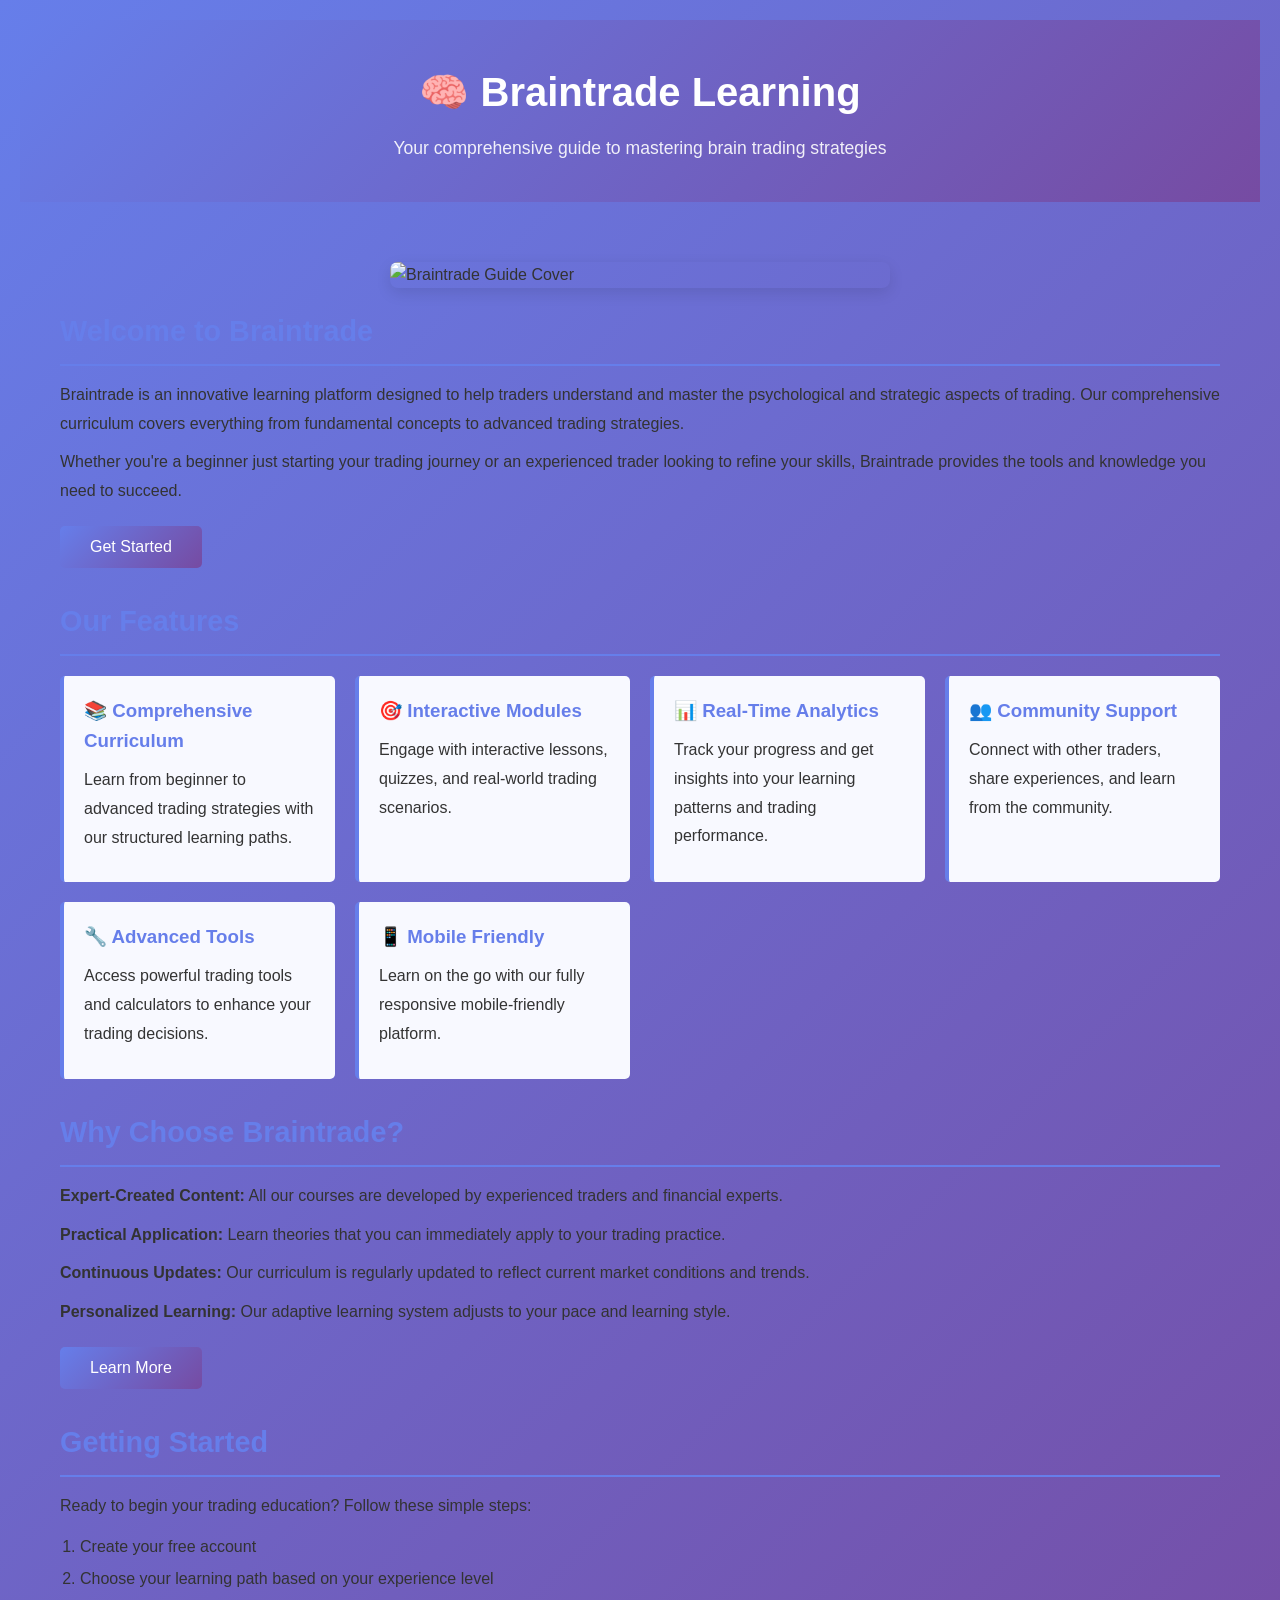
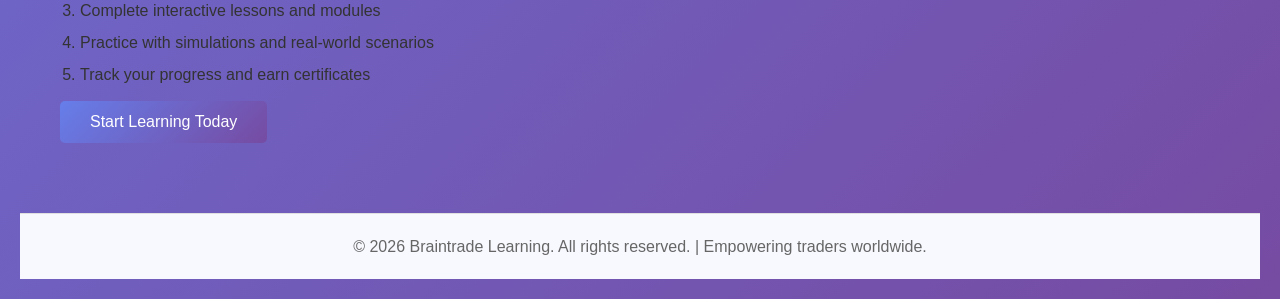
==== standalone.html @ 2852214c "Add initial project files: styles, scripts, standalone HTML, and documentation" ====
<!DOCTYPE html>
<html lang="en">
<head>
    <meta charset="UTF-8">
    <meta name="viewport" content="width=device-width, initial-scale=1.0">
    <title>Braintrade Learning - Comprehensive Guide</title>
    <link rel="stylesheet" href="styles.css">
</head>
<body>
    <container>
        <header>
            <h1>🧠 Braintrade Learning</h1>
            <p>Your comprehensive guide to mastering brain trading strategies</p>
        </header>

        <div class="content">
            <img src="assets/guide-cover.png" alt="Braintrade Guide Cover" class="guide-cover">

            <section class="section">
                <h2>Welcome to Braintrade</h2>
                <p>
                    Braintrade is an innovative learning platform designed to help traders understand and master
                    the psychological and strategic aspects of trading. Our comprehensive curriculum covers everything
                    from fundamental concepts to advanced trading strategies.
                </p>
                <p>
                    Whether you're a beginner just starting your trading journey or an experienced trader looking to
                    refine your skills, Braintrade provides the tools and knowledge you need to succeed.
                </p>
                <button class="btn">Get Started</button>
            </section>

            <section class="section">
                <h2>Our Features</h2>
                <div class="features">
                    <div class="feature-card">
                        <h3>📚 Comprehensive Curriculum</h3>
                        <p>Learn from beginner to advanced trading strategies with our structured learning paths.</p>
                    </div>
                    <div class="feature-card">
                        <h3>🎯 Interactive Modules</h3>
                        <p>Engage with interactive lessons, quizzes, and real-world trading scenarios.</p>
                    </div>
                    <div class="feature-card">
                        <h3>📊 Real-Time Analytics</h3>
                        <p>Track your progress and get insights into your learning patterns and trading performance.</p>
                    </div>
                    <div class="feature-card">
                        <h3>👥 Community Support</h3>
                        <p>Connect with other traders, share experiences, and learn from the community.</p>
                    </div>
                    <div class="feature-card">
                        <h3>🔧 Advanced Tools</h3>
                        <p>Access powerful trading tools and calculators to enhance your trading decisions.</p>
                    </div>
                    <div class="feature-card">
                        <h3>📱 Mobile Friendly</h3>
                        <p>Learn on the go with our fully responsive mobile-friendly platform.</p>
                    </div>
                </div>
            </section>

            <section class="section">
                <h2>Why Choose Braintrade?</h2>
                <p>
                    <strong>Expert-Created Content:</strong> All our courses are developed by experienced traders and financial experts.
                </p>
                <p>
                    <strong>Practical Application:</strong> Learn theories that you can immediately apply to your trading practice.
                </p>
                <p>
                    <strong>Continuous Updates:</strong> Our curriculum is regularly updated to reflect current market conditions and trends.
                </p>
                <p>
                    <strong>Personalized Learning:</strong> Our adaptive learning system adjusts to your pace and learning style.
                </p>
                <button class="btn">Learn More</button>
            </section>

            <section class="section">
                <h2>Getting Started</h2>
                <p>
                    Ready to begin your trading education? Follow these simple steps:
                </p>
                <ol style="margin-left: 20px; line-height: 2;">
                    <li>Create your free account</li>
                    <li>Choose your learning path based on your experience level</li>
                    <li>Complete interactive lessons and modules</li>
                    <li>Practice with simulations and real-world scenarios</li>
                    <li>Track your progress and earn certificates</li>
                </ol>
                <button class="btn">Start Learning Today</button>
            </section>
        </div>

        <footer>
            <p>&copy; 2026 Braintrade Learning. All rights reserved. | Empowering traders worldwide.</p>
        </footer>
    </container>

    <script src="script.js"></script>
</body>
</html>
---- styles.css ----
/* Braintrade Learning Styles */

* {
  margin: 0;
  padding: 0;
  box-sizing: border-box;
}

body {
  font-family: 'Segoe UI', Tahoma, Geneva, Verdana, sans-serif;
  line-height: 1.6;
  color: #333;
  background: linear-gradient(135deg, #667eea 0%, #764ba2 100%);
  min-height: 100vh;
  padding: 20px;
}

container {
  max-width: 1200px;
  margin: 0 auto;
  background: white;
  border-radius: 10px;
  box-shadow: 0 10px 40px rgba(0, 0, 0, 0.1);
  overflow: hidden;
}

header {
  background: linear-gradient(135deg, #667eea 0%, #764ba2 100%);
  color: white;
  padding: 40px 20px;
  text-align: center;
}

header h1 {
  font-size: 2.5em;
  margin-bottom: 10px;
}

header p {
  font-size: 1.1em;
  opacity: 0.9;
}

.content {
  padding: 40px;
}

.guide-cover {
  width: 100%;
  max-width: 500px;
  height: auto;
  margin: 20px auto;
  display: block;
  border-radius: 8px;
  box-shadow: 0 5px 15px rgba(0, 0, 0, 0.1);
}

.section {
  margin-bottom: 30px;
}

.section h2 {
  color: #667eea;
  font-size: 1.8em;
  margin-bottom: 15px;
  border-bottom: 2px solid #667eea;
  padding-bottom: 10px;
}

.section p {
  margin-bottom: 10px;
  font-size: 1em;
  line-height: 1.8;
}

.btn {
  display: inline-block;
  padding: 12px 30px;
  background: linear-gradient(135deg, #667eea 0%, #764ba2 100%);
  color: white;
  text-decoration: none;
  border-radius: 5px;
  cursor: pointer;
  border: none;
  font-size: 1em;
  transition: transform 0.3s, box-shadow 0.3s;
  margin-top: 10px;
}

.btn:hover {
  transform: translateY(-2px);
  box-shadow: 0 5px 20px rgba(102, 126, 234, 0.4);
}

.features {
  display: grid;
  grid-template-columns: repeat(auto-fit, minmax(250px, 1fr));
  gap: 20px;
  margin: 20px 0;
}

.feature-card {
  padding: 20px;
  background: #f8f9ff;
  border-left: 4px solid #667eea;
  border-radius: 5px;
  transition: all 0.3s;
}

.feature-card:hover {
  box-shadow: 0 5px 15px rgba(102, 126, 234, 0.2);
  transform: translateY(-5px);
}

.feature-card h3 {
  color: #667eea;
  margin-bottom: 10px;
}

footer {
  background: #f8f9ff;
  padding: 20px;
  text-align: center;
  border-top: 1px solid #e0e0e0;
  color: #666;
}

@media (max-width: 768px) {
  header h1 {
    font-size: 1.8em;
  }

  .content {
    padding: 20px;
  }

  .features {
    grid-template-columns: 1fr;
  }
}
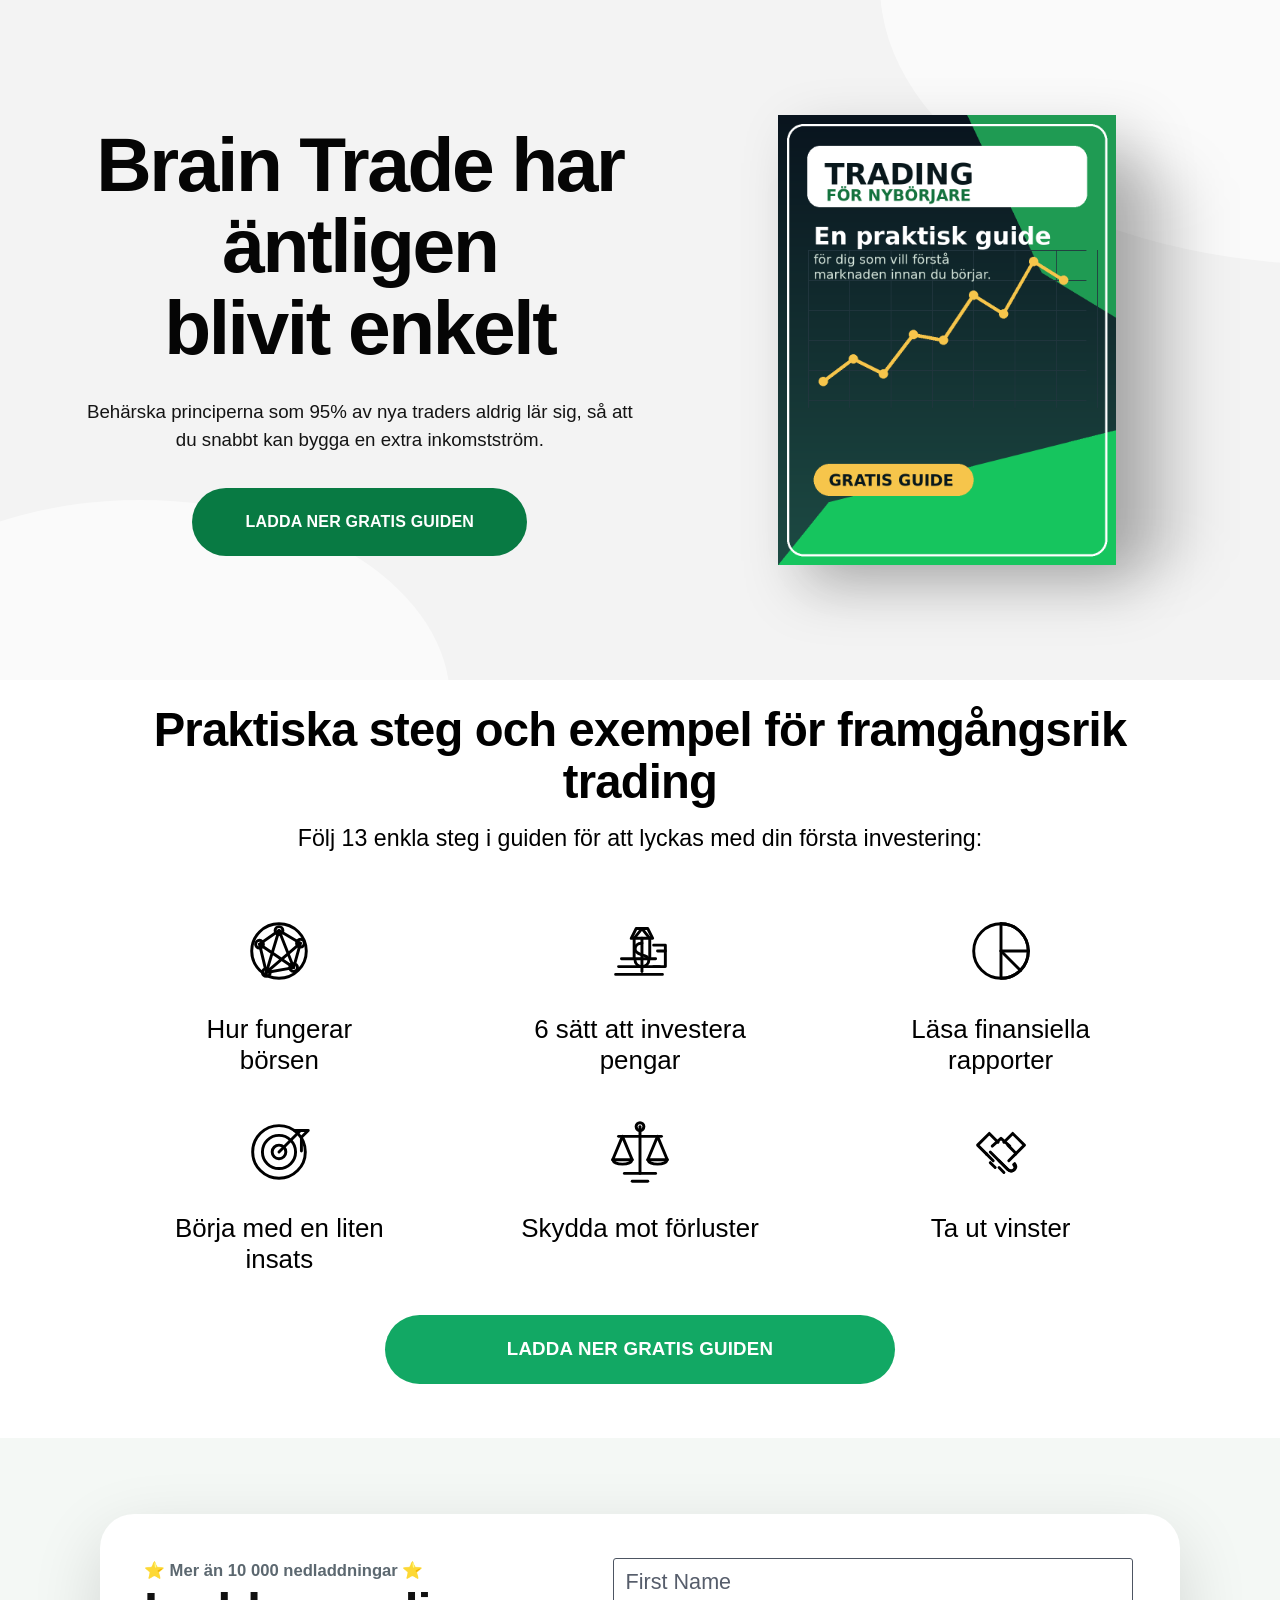
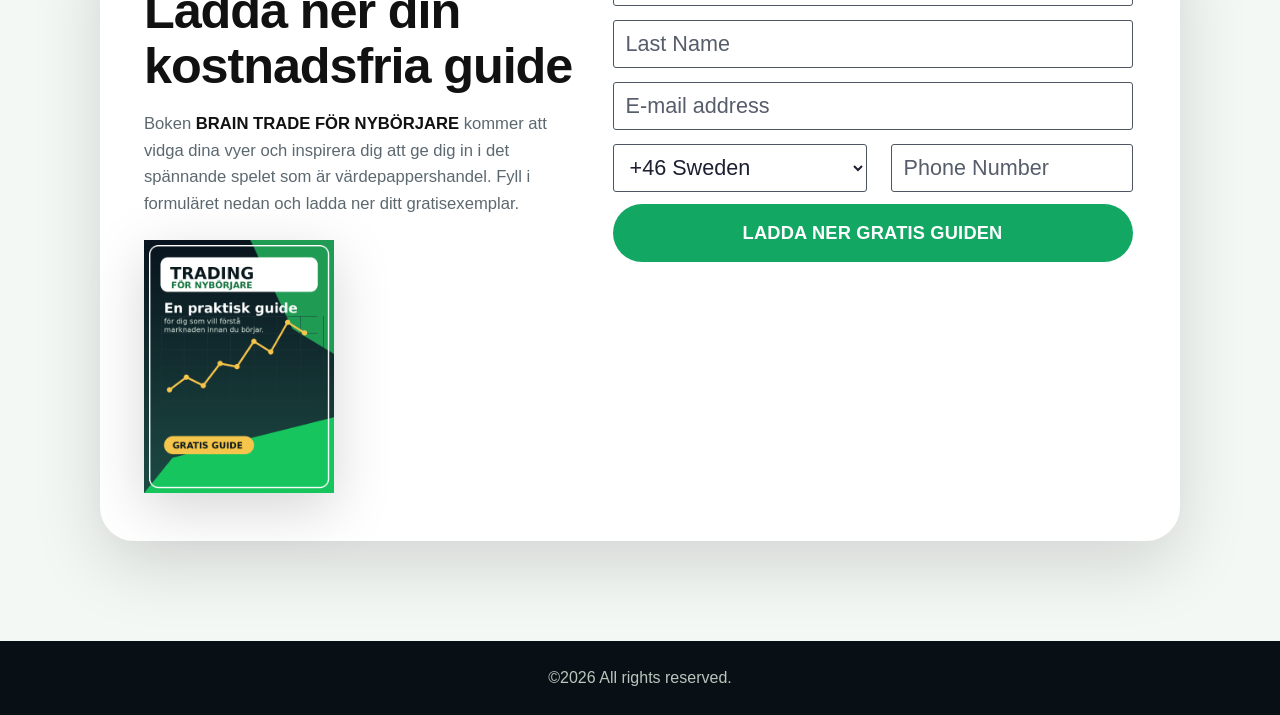
==== commit 7dc2a381: "Update print statement from 'Hello' to 'Goodbye'" ====
--- a/standalone.html
+++ b/standalone.html
@@ -1,103 +1,832 @@
 <!DOCTYPE html>
-<html lang="en">
+<html lang="sv">
 <head>
-    <meta charset="UTF-8">
-    <meta name="viewport" content="width=device-width, initial-scale=1.0">
-    <title>Braintrade Learning - Comprehensive Guide</title>
-    <link rel="stylesheet" href="styles.css">
+  <meta charset="UTF-8" />
+  <meta name="viewport" content="width=device-width, initial-scale=1.0" />
+
+  <title>Brain Trade | Gratis guide</title>
+  <meta name="description" content="Ladda ner Brain Trades kostnadsfria guide för nya traders." />
+
+  <style>* { box-sizing: border-box; }
+html { scroll-behavior: smooth; }
+body { margin: 0; font-family: Arial, Helvetica, sans-serif; color: #111; background: #fff; }
+
+.hero { min-height: 650px; background: #f1f1f1; display: flex; align-items: center; position: relative; overflow: hidden; }
+.shape { position: absolute; background: rgba(255,255,255,.62); pointer-events: none; }
+.shape-left { width: 620px; height: 400px; left: -170px; bottom: -220px; border-radius: 50%; }
+.shape-right { width: 460px; height: 280px; right: -60px; top: -15px; border-radius: 0 0 0 100%; }
+
+.hero-inner { width: min(1120px, calc(100% - 48px)); margin: 0 auto; display: grid; grid-template-columns: 1.05fr .95fr; gap: 54px; align-items: center; position: relative; z-index: 2; }
+.hero-copy { max-width: 620px; text-align: center; justify-self: center; }
+.hero-copy h1 { margin: 0 0 30px; font-size: clamp(3.15rem, 6vw, 4.9rem); line-height: 1.03; font-weight: 900; letter-spacing: -2.4px; color: #050505; }
+.hero-copy p { margin: 0 auto 34px; max-width: 570px; font-size: 1.17rem; line-height: 1.5; color: #141414; }
+
+.primary-btn { display: inline-flex; align-items: center; justify-content: center; min-width: 335px; min-height: 68px; padding: 18px 34px; border-radius: 999px; border: 0; background: #087a43; color: #fff; text-decoration: none; text-transform: uppercase; font-weight: 900; font-size: 1rem; letter-spacing: .2px; cursor: pointer; }
+
+.hero-visual { display: grid; place-items: center; position: relative; }
+.hero-visual::before { content: ""; position: absolute; width: 265px; height: 265px; right: 56px; bottom: 28px; border-radius: 50%; background: radial-gradient(circle, rgba(0,0,0,.18), rgba(0,0,0,.06) 48%, rgba(0,0,0,0) 72%); filter: blur(12px); }
+.hero-visual img { position: relative; z-index: 1; display: block; width: min(345px, 100%); height: auto; filter: drop-shadow(0 22px 34px rgba(0,0,0,.22)); }
+
+.guide-steps { padding: 84px 24px 96px; background: #fff; }
+.heading { width: min(820px, 100%); margin: 0 auto 44px; text-align: center; }
+.heading h2 { margin: 0 0 16px; font-size: clamp(2.05rem, 4vw, 3.35rem); line-height: 1.07; letter-spacing: -1.3px; }
+.heading p { margin: 0; color: #5c6870; font-size: 1.12rem; line-height: 1.55; }
+
+.cards { width: min(1080px, 100%); margin: 0 auto; display: grid; grid-template-columns: repeat(3, 1fr); gap: 22px; }
+.card { background: #f7faf7; border: 1px solid #e2ebe3; border-radius: 24px; padding: 30px; text-align: center; box-shadow: 0 14px 34px rgba(0,0,0,.05); }
+.card-icon { display: grid; place-items: center; width: 64px; height: 64px; margin: 0 auto 18px; border-radius: 20px; background: #fff; font-size: 2rem; box-shadow: 0 10px 22px rgba(0,0,0,.06); }
+.card h3 { margin: 0 0 10px; font-size: 1.22rem; }
+.card p { margin: 0; color: #627079; line-height: 1.55; }
+.center { text-align: center; margin-top: 42px; }
+
+.download { padding: 76px 24px 100px; background: #f4f8f5; }
+.download-card { width: min(1080px, 100%); margin: 0 auto; display: grid; grid-template-columns: .9fr 1.1fr; gap: 34px; align-items: center; background: #fff; border-radius: 34px; padding: 44px; box-shadow: 0 24px 70px rgba(0,0,0,.14); }
+.rating { margin: 0 0 14px; color: #f5b81f; font-weight: 900; }
+.download-info h2 { margin: 0 0 18px; font-size: clamp(2rem, 4vw, 3.15rem); line-height: 1.08; letter-spacing: -1.1px; }
+.download-info p { margin: 0; color: #5c6870; font-size: 1.04rem; line-height: 1.6; }
+.mini-book { width: 190px; height: auto; margin-top: 22px; filter: drop-shadow(0 16px 28px rgba(0,0,0,.16)); }
+
+.lead-form { background: #f7faf7; border: 1px solid #e1e9e2; border-radius: 26px; padding: 28px; }
+.row { display: grid; grid-template-columns: 1fr 1fr; gap: 14px; }
+label { display: block; margin-bottom: 14px; color: #1c3022; font-size: .9rem; font-weight: 800; }
+input, select { width: 100%; margin-top: 7px; border: 1px solid #d7e1d8; background: #fff; border-radius: 14px; padding: 14px 15px; font: inherit; outline: none; }
+small { display: none; }
+input:focus, select:focus { border-color: #087a43; box-shadow: 0 0 0 4px rgba(8,122,67,.12); }
+.consent { display: flex; gap: 10px; align-items: flex-start; color: #333; font-weight: 600; }
+.consent input { width: auto; margin-top: 4px; }
+.hidden-field { position: absolute; left: -9999px; }
+.submit { width: 100%; margin-top: 4px; }
+.fine { margin: 14px 0 0; text-align: center; color: #728078; font-size: .8rem; }
+.success, .error { display: none; margin: 16px 0 0; text-align: center; font-weight: 900; }
+.success.show { display: block; color: #087a43; }
+.error.show { display: block; color: #b42318; }
+
+footer { padding: 28px; text-align: center; background: #081016; color: #b8c6bd; }
+footer p { margin: 0; }
+
+@media (max-width: 920px) {
+  .hero { padding: 58px 0; }
+  .hero-inner, .download-card { grid-template-columns: 1fr; text-align: center; }
+  .download-info { display: grid; justify-items: center; }
+  .cards { grid-template-columns: repeat(2, 1fr); }
+  .hero-visual { margin-top: 16px; }
+}
+@media (max-width: 620px) {
+  .hero-inner { width: min(100% - 32px, 1120px); }
+  .hero-copy h1 { font-size: 2.72rem; letter-spacing: -1.2px; }
+  .hero-copy p { font-size: 1rem; }
+  .primary-btn { width: 100%; min-width: 0; }
+  .hero-visual img { width: min(290px, 92vw); }
+  .guide-steps, .download { padding-left: 16px; padding-right: 16px; }
+  .cards, .row { grid-template-columns: 1fr; }
+  .download-card { padding: 24px; border-radius: 24px; }
+  .lead-form { padding: 22px; }
+}
+
+
+/* Original-style form refinements */
+.original-form {
+  background: #ffffff;
+  border: 1px solid #e6ece7;
+  border-radius: 22px;
+  padding: 28px;
+  box-shadow: 0 18px 42px rgba(0, 0, 0, 0.08);
+}
+
+.form-title {
+  margin-bottom: 18px;
+  text-align: left;
+}
+
+.form-title h3 {
+  margin: 0 0 6px;
+  font-size: 1.35rem;
+  line-height: 1.15;
+  color: #111111;
+}
+
+.form-title p {
+  margin: 0;
+  color: #64726a;
+  font-size: 0.94rem;
+  line-height: 1.45;
+}
+
+.original-form .row {
+  gap: 12px;
+}
+
+.original-form label {
+  color: #202820;
+  font-size: 0.86rem;
+  font-weight: 700;
+  margin-bottom: 12px;
+}
+
+.original-form input,
+.original-form select {
+  height: 48px;
+  border-radius: 6px;
+  border: 1px solid #d7ded8;
+  background: #ffffff;
+  margin-top: 6px;
+  padding: 12px 13px;
+  color: #333333;
+  font-size: 0.95rem;
+}
+
+.original-form input::placeholder {
+  color: #9aa39d;
+}
+
+.original-form small {
+  display: block;
+  margin-top: 5px;
+  color: #8c958f;
+  font-size: 0.72rem;
+  font-weight: 400;
+  line-height: 1.25;
+}
+
+.original-form .phone-row {
+  grid-template-columns: 0.95fr 1.05fr;
+}
+
+.original-form .consent {
+  align-items: flex-start;
+  gap: 10px;
+  margin: 4px 0 16px;
+  font-size: 0.86rem;
+  font-weight: 500;
+  color: #4c554f;
+}
+
+.original-form .consent input {
+  height: auto;
+  width: auto;
+  margin-top: 3px;
+}
+
+.original-form .submit {
+  border-radius: 6px;
+  min-height: 52px;
+  min-width: 0;
+  width: 100%;
+  font-size: 0.93rem;
+}
+
+.original-form .fine {
+  color: #8c958f;
+  font-size: 0.74rem;
+}
+
+@media (max-width: 620px) {
+  .original-form .phone-row {
+    grid-template-columns: 1fr;
+  }
+
+  .form-title {
+    text-align: center;
+  }
+}
+
+
+/* Screenshot-matched simple lead form */
+.screenshot-form {
+  width: 100%;
+  max-width: 520px;
+  margin: 0 auto;
+  background: transparent;
+  border: 0;
+  border-radius: 0;
+  padding: 0;
+  box-shadow: none;
+}
+
+.screenshot-form input,
+.screenshot-form select {
+  width: 100%;
+  height: 48px;
+  margin: 0 0 14px;
+  border: 1px solid #4d5562;
+  border-radius: 3px;
+  background: #ffffff;
+  color: #1c2030;
+  font-size: 1.35rem;
+  font-weight: 400;
+  padding: 8px 12px;
+  outline: none;
+}
+
+.screenshot-form input::placeholder {
+  color: #565d6b;
+  opacity: 1;
+}
+
+.screenshot-form select {
+  appearance: auto;
+  cursor: pointer;
+}
+
+.screenshot-form .phone-line {
+  display: grid;
+  grid-template-columns: 1.05fr 1fr;
+  gap: 24px;
+  margin-bottom: 12px;
+}
+
+.screenshot-form .phone-line input,
+.screenshot-form .phone-line select {
+  margin-bottom: 0;
+}
+
+.screenshot-form .submit {
+  width: 100%;
+  min-width: 0;
+  height: 58px;
+  min-height: 58px;
+  border-radius: 999px;
+  background: #12a864;
+  color: #ffffff;
+  font-size: 1.14rem;
+  line-height: 1;
+  font-weight: 900;
+  letter-spacing: 0.2px;
+  text-transform: uppercase;
+  margin-top: 0;
+}
+
+.screenshot-form .success,
+.screenshot-form .error {
+  font-size: 0.95rem;
+  margin-top: 14px;
+}
+
+.download-card {
+  align-items: start;
+}
+
+@media (max-width: 620px) {
+  .screenshot-form .phone-line {
+    grid-template-columns: 1fr;
+    gap: 14px;
+  }
+
+  .screenshot-form input,
+  .screenshot-form select {
+    font-size: 1.1rem;
+  }
+}
+
+
+/* Brain Trade content adjustments */
+.card {
+  min-height: 185px;
+  display: grid;
+  align-content: center;
+}
+
+.card h3 {
+  margin-bottom: 0;
+}
+
+.download-info strong {
+  color: #111111;
+}
+
+
+/* Exact open icon layout for the practical steps section */
+.guide-steps {
+  padding: 24px 24px 54px;
+  background: #ffffff;
+}
+
+.heading {
+  width: min(1040px, 100%);
+  margin: 0 auto 52px;
+  text-align: center;
+}
+
+.heading h2 {
+  margin: 0 0 14px;
+  font-size: clamp(2.15rem, 4vw, 2.95rem);
+  line-height: 1.1;
+  letter-spacing: -0.8px;
+  font-weight: 900;
+  color: #000000;
+}
+
+.heading p {
+  margin: 0;
+  color: #000000;
+  font-size: 1.45rem;
+  line-height: 1.4;
+}
+
+.feature-grid {
+  width: min(1000px, 100%);
+  margin: 0 auto;
+  display: grid;
+  grid-template-columns: repeat(3, 1fr);
+  column-gap: 82px;
+  row-gap: 30px;
+  align-items: start;
+}
+
+.feature-item {
+  text-align: center;
+  min-height: 150px;
+}
+
+.feature-icon {
+  height: 90px;
+  display: grid;
+  place-items: center;
+  margin-bottom: 18px;
+}
+
+.feature-icon svg {
+  width: 78px;
+  height: 78px;
+  fill: none;
+  stroke: #000000;
+  stroke-width: 3;
+  stroke-linecap: round;
+  stroke-linejoin: round;
+}
+
+.feature-item h3 {
+  margin: 0;
+  color: #000000;
+  font-size: 1.62rem;
+  line-height: 1.18;
+  font-weight: 400;
+}
+
+.guide-steps .center {
+  text-align: center;
+  margin-top: 40px;
+}
+
+.guide-steps .primary-btn {
+  width: min(510px, 100%);
+  min-height: 69px;
+  border-radius: 999px;
+  background: #12a864;
+  color: #ffffff;
+  font-size: 1.17rem;
+  font-weight: 900;
+}
+
+@media (max-width: 920px) {
+  .feature-grid {
+    grid-template-columns: repeat(2, 1fr);
+    column-gap: 40px;
+  }
+}
+
+@media (max-width: 620px) {
+  .guide-steps {
+    padding-top: 38px;
+  }
+
+  .heading h2 {
+    font-size: 2rem;
+  }
+
+  .heading p {
+    font-size: 1.08rem;
+  }
+
+  .feature-grid {
+    grid-template-columns: 1fr;
+    row-gap: 34px;
+  }
+
+  .feature-item h3 {
+    font-size: 1.35rem;
+  }
+}
+
+
+/* Integrated Brain Trade form with Sweden in country dropdown */
+.screenshot-form {
+  width: 100%;
+  max-width: 520px;
+  margin: 0 auto;
+  background: transparent;
+  border: 0;
+  border-radius: 0;
+  padding: 0;
+  box-shadow: none;
+}
+
+.screenshot-form input,
+.screenshot-form select {
+  width: 100%;
+  height: 48px;
+  margin: 0 0 14px;
+  border: 1px solid #4d5562;
+  border-radius: 3px;
+  background: #ffffff;
+  color: #1c2030;
+  font-size: 1.35rem;
+  font-weight: 400;
+  padding: 8px 12px;
+  outline: none;
+}
+
+.screenshot-form input::placeholder {
+  color: #565d6b;
+  opacity: 1;
+}
+
+.screenshot-form select {
+  appearance: auto;
+  cursor: pointer;
+}
+
+.screenshot-form .phone-line {
+  display: grid;
+  grid-template-columns: 1.05fr 1fr;
+  gap: 24px;
+  margin-bottom: 12px;
+}
+
+.screenshot-form .phone-line input,
+.screenshot-form .phone-line select {
+  margin-bottom: 0;
+}
+
+.screenshot-form .submit {
+  width: 100%;
+  min-width: 0;
+  height: 58px;
+  min-height: 58px;
+  border-radius: 999px;
+  background: #12a864;
+  color: #ffffff;
+  font-size: 1.14rem;
+  line-height: 1;
+  font-weight: 900;
+  letter-spacing: 0.2px;
+  text-transform: uppercase;
+  margin-top: 0;
+}
+
+.screenshot-form .success,
+.screenshot-form .error {
+  font-size: 0.95rem;
+  margin-top: 14px;
+}
+
+.screenshot-form .hidden-field {
+  position: absolute;
+  left: -9999px;
+}
+
+@media (max-width: 620px) {
+  .screenshot-form .phone-line {
+    grid-template-columns: 1fr;
+    gap: 14px;
+  }
+
+  .screenshot-form input,
+  .screenshot-form select {
+    font-size: 1.1rem;
+  }
+}
+
+
+/* Front-page original flat book placement */
+.hero {
+  min-height: 680px;
+  background: #f3f3f3;
+}
+
+.hero-inner {
+  grid-template-columns: 1.05fr 0.95fr;
+  align-items: center;
+}
+
+.hero-copy h1 {
+  font-size: clamp(3.25rem, 6vw, 4.9rem);
+  line-height: 1.06;
+}
+
+.hero-copy p {
+  max-width: 620px;
+}
+
+.hero-visual,
+.hero-book {
+  display: grid;
+  place-items: center;
+  position: relative;
+}
+
+.hero-visual::before,
+.hero-book::before {
+  content: "";
+  position: absolute;
+  width: 360px;
+  height: 390px;
+  right: 40px;
+  bottom: 18px;
+  border-radius: 18px;
+  background: rgba(0,0,0,0.14);
+  filter: blur(28px);
+  transform: translate(24px, 18px);
+  z-index: 0;
+}
+
+.hero-visual img,
+.hero-book img {
+  position: relative;
+  z-index: 1;
+  width: min(338px, 100%);
+  height: auto;
+  display: block;
+  transform: none !important;
+  border-radius: 0;
+  filter: drop-shadow(22px 22px 28px rgba(0,0,0,0.22));
+}
+
+@media (max-width: 920px) {
+  .hero-visual::before,
+  .hero-book::before {
+    right: auto;
+    bottom: 10px;
+  }
+}
+
+@media (max-width: 620px) {
+  .hero-visual img,
+  .hero-book img {
+    width: min(290px, 92vw);
+  }
+}
+</style>
 </head>
+
 <body>
-    <container>
-        <header>
-            <h1>🧠 Braintrade Learning</h1>
-            <p>Your comprehensive guide to mastering brain trading strategies</p>
-        </header>
-
-        <div class="content">
-            <img src="assets/guide-cover.png" alt="Braintrade Guide Cover" class="guide-cover">
-
-            <section class="section">
-                <h2>Welcome to Braintrade</h2>
-                <p>
-                    Braintrade is an innovative learning platform designed to help traders understand and master
-                    the psychological and strategic aspects of trading. Our comprehensive curriculum covers everything
-                    from fundamental concepts to advanced trading strategies.
-                </p>
-                <p>
-                    Whether you're a beginner just starting your trading journey or an experienced trader looking to
-                    refine your skills, Braintrade provides the tools and knowledge you need to succeed.
-                </p>
-                <button class="btn">Get Started</button>
-            </section>
-
-            <section class="section">
-                <h2>Our Features</h2>
-                <div class="features">
-                    <div class="feature-card">
-                        <h3>📚 Comprehensive Curriculum</h3>
-                        <p>Learn from beginner to advanced trading strategies with our structured learning paths.</p>
-                    </div>
-                    <div class="feature-card">
-                        <h3>🎯 Interactive Modules</h3>
-                        <p>Engage with interactive lessons, quizzes, and real-world trading scenarios.</p>
-                    </div>
-                    <div class="feature-card">
-                        <h3>📊 Real-Time Analytics</h3>
-                        <p>Track your progress and get insights into your learning patterns and trading performance.</p>
-                    </div>
-                    <div class="feature-card">
-                        <h3>👥 Community Support</h3>
-                        <p>Connect with other traders, share experiences, and learn from the community.</p>
-                    </div>
-                    <div class="feature-card">
-                        <h3>🔧 Advanced Tools</h3>
-                        <p>Access powerful trading tools and calculators to enhance your trading decisions.</p>
-                    </div>
-                    <div class="feature-card">
-                        <h3>📱 Mobile Friendly</h3>
-                        <p>Learn on the go with our fully responsive mobile-friendly platform.</p>
-                    </div>
-                </div>
-            </section>
-
-            <section class="section">
-                <h2>Why Choose Braintrade?</h2>
-                <p>
-                    <strong>Expert-Created Content:</strong> All our courses are developed by experienced traders and financial experts.
-                </p>
-                <p>
-                    <strong>Practical Application:</strong> Learn theories that you can immediately apply to your trading practice.
-                </p>
-                <p>
-                    <strong>Continuous Updates:</strong> Our curriculum is regularly updated to reflect current market conditions and trends.
-                </p>
-                <p>
-                    <strong>Personalized Learning:</strong> Our adaptive learning system adjusts to your pace and learning style.
-                </p>
-                <button class="btn">Learn More</button>
-            </section>
-
-            <section class="section">
-                <h2>Getting Started</h2>
-                <p>
-                    Ready to begin your trading education? Follow these simple steps:
-                </p>
-                <ol style="margin-left: 20px; line-height: 2;">
-                    <li>Create your free account</li>
-                    <li>Choose your learning path based on your experience level</li>
-                    <li>Complete interactive lessons and modules</li>
-                    <li>Practice with simulations and real-world scenarios</li>
-                    <li>Track your progress and earn certificates</li>
-                </ol>
-                <button class="btn">Start Learning Today</button>
-            </section>
+  <main>
+    <section class="hero" id="top">
+      <div class="shape shape-left"></div>
+      <div class="shape shape-right"></div>
+
+      <div class="hero-inner">
+        <div class="hero-copy">
+          <h1>Brain Trade har äntligen<br />blivit enkelt</h1>
+          <p>
+            Behärska principerna som 95% av nya traders aldrig lär sig,
+            så att du snabbt kan bygga en extra inkomstström.
+          </p>
+          <a href="#download" class="primary-btn">Ladda ner gratis guiden</a>
         </div>
 
-        <footer>
-            <p>&copy; 2026 Braintrade Learning. All rights reserved. | Empowering traders worldwide.</p>
-        </footer>
-    </container>
-
-    <script src="script.js"></script>
+        <div class="hero-visual">
+          <img src="[data-uri]" alt="Brain Trade guidebok" />
+        </div>
+      </div>
+    </section>
+
+    <section class="guide-steps">
+      <div class="heading">
+        <h2>Praktiska steg och exempel för framgångsrik trading</h2>
+        <p>Följ 13 enkla steg i guiden för att lyckas med din första investering:</p>
+      </div>
+
+      <div class="feature-grid">
+        <article class="feature-item">
+          <div class="feature-icon"><svg viewBox="0 0 80 80" aria-hidden="true"><circle cx="40" cy="40" r="28"/><path d="M20 33l20-14 22 13-7 25-28 5-7-29z"/><circle cx="20" cy="33" r="4"/><circle cx="40" cy="19" r="4"/><circle cx="62" cy="32" r="4"/><circle cx="55" cy="57" r="4"/><circle cx="27" cy="62" r="4"/><path d="M20 33l35 24M40 19l-13 43M62 32L27 62M40 19l15 38"/></svg></div>
+          <h3>Hur fungerar<br />börsen</h3>
+        </article>
+
+        <article class="feature-item">
+          <div class="feature-icon"><svg viewBox="0 0 80 80" aria-hidden="true"><path d="M18 56h42M15 64h48M21 48h35"/><path d="M34 48V27l8-10 8 10v21"/><path d="M31 27h22l-5-10H36l-5 10z"/><path d="M54 34h12v22H54"/><path d="M58 40h8"/><path d="M42 32c-5 0-7 3-7 6 0 4 4 5 7 6 4 1 7 2 7 6 0 3-3 6-7 6s-7-3-7-6"/><path d="M42 27v34"/></svg></div>
+          <h3>6 sätt att investera pengar</h3>
+        </article>
+
+        <article class="feature-item">
+          <div class="feature-icon"><svg viewBox="0 0 80 80" aria-hidden="true"><circle cx="40" cy="40" r="28"/><path d="M40 12v28h28"/><path d="M68 40a28 28 0 0 1-8 20L40 40"/><path d="M60 60a28 28 0 0 1-20 8V40"/><path d="M40 12a28 28 0 0 1 28 28"/></svg></div>
+          <h3>Läsa finansiella rapporter</h3>
+        </article>
+
+        <article class="feature-item">
+          <div class="feature-icon"><svg viewBox="0 0 80 80" aria-hidden="true"><circle cx="40" cy="42" r="27"/><circle cx="40" cy="42" r="17"/><circle cx="40" cy="42" r="7"/><path d="M40 42l22-22"/><path d="M56 20h14l-7 7v14"/></svg></div>
+          <h3>Börja med en liten insats</h3>
+        </article>
+
+        <article class="feature-item">
+          <div class="feature-icon"><svg viewBox="0 0 80 80" aria-hidden="true"><path d="M40 16v48"/><path d="M24 64h32"/><path d="M32 72h16"/><path d="M18 26h44"/><path d="M22 26l-10 24h20L22 26z"/><path d="M58 26l-10 24h20L58 26z"/><path d="M12 50c2 6 18 6 20 0M48 50c2 6 18 6 20 0"/><circle cx="40" cy="16" r="4"/></svg></div>
+          <h3>Skydda mot förluster</h3>
+        </article>
+
+        <article class="feature-item">
+          <div class="feature-icon"><svg viewBox="0 0 80 80" aria-hidden="true"><path d="M25 44l-9-9 12-12 9 9"/><path d="M55 44l9-9-12-12-9 9"/><path d="M31 36l9-8 9 8"/><path d="M29 42l18 18c4 4 11-1 7-6"/><path d="M38 51l9 9c4 4 10-1 6-5"/><path d="M47 35l8 8"/><path d="M25 44l7 7M55 44l-7 7"/><path d="M34 58l-5-5M43 63l-5-5"/></svg></div>
+          <h3>Ta ut vinster</h3>
+        </article>
+      </div>
+
+      <div class="center">
+        <a href="#download" class="primary-btn">Ladda ner gratis guiden</a>
+      </div>
+    </section>
+
+    <section class="download" id="download">
+      <div class="download-card">
+        <div class="download-info">
+          <p class="rating">⭐ Mer än 10 000 nedladdningar ⭐</p>
+          <h2>Ladda ner din kostnadsfria guide</h2>
+          <p>
+            Boken <strong>BRAIN TRADE FÖR NYBÖRJARE</strong> kommer att vidga dina vyer
+            och inspirera dig att ge dig in i det spännande spelet som är värdepappershandel.
+            Fyll i formuläret nedan och ladda ner ditt gratisexemplar.
+          </p>
+          <img src="[data-uri]" alt="Brain Trade guideomslag" class="mini-book" />
+        </div>
+
+        
+        <form class="lead-form screenshot-form" id="leadForm">
+          <input type="text" name="firstName" placeholder="First Name" required />
+          <input type="text" name="lastName" placeholder="Last Name" required />
+          <input type="email" name="email" placeholder="E-mail address" required />
+
+          <div class="phone-line">
+            <select name="countryCode" required>
+                <option value="+46 Sweden" selected>+46 Sweden</option>
+                <option value="+91 India">+91 India</option>
+                <option value="+1 United States">+1 United States</option>
+                <option value="+44 United Kingdom">+44 United Kingdom</option>
+                <option value="+971 UAE">+971 UAE</option>
+                <option value="+93 Afghanistan">+93 Afghanistan</option>
+                <option value="+355 Albania">+355 Albania</option>
+                <option value="+213 Algeria">+213 Algeria</option>
+                <option value="+376 Andorra">+376 Andorra</option>
+                <option value="+244 Angola">+244 Angola</option>
+                <option value="+54 Argentina">+54 Argentina</option>
+                <option value="+374 Armenia">+374 Armenia</option>
+                <option value="+61 Australia">+61 Australia</option>
+                <option value="+43 Austria">+43 Austria</option>
+                <option value="+994 Azerbaijan">+994 Azerbaijan</option>
+                <option value="+973 Bahrain">+973 Bahrain</option>
+                <option value="+880 Bangladesh">+880 Bangladesh</option>
+                <option value="+375 Belarus">+375 Belarus</option>
+                <option value="+32 Belgium">+32 Belgium</option>
+                <option value="+501 Belize">+501 Belize</option>
+                <option value="+229 Benin">+229 Benin</option>
+                <option value="+975 Bhutan">+975 Bhutan</option>
+                <option value="+591 Bolivia">+591 Bolivia</option>
+                <option value="+387 Bosnia and Herzegovina">+387 Bosnia and Herzegovina</option>
+                <option value="+267 Botswana">+267 Botswana</option>
+                <option value="+55 Brazil">+55 Brazil</option>
+                <option value="+359 Bulgaria">+359 Bulgaria</option>
+                <option value="+855 Cambodia">+855 Cambodia</option>
+                <option value="+237 Cameroon">+237 Cameroon</option>
+                <option value="+1 Canada">+1 Canada</option>
+                <option value="+56 Chile">+56 Chile</option>
+                <option value="+86 China">+86 China</option>
+                <option value="+57 Colombia">+57 Colombia</option>
+                <option value="+506 Costa Rica">+506 Costa Rica</option>
+                <option value="+385 Croatia">+385 Croatia</option>
+                <option value="+357 Cyprus">+357 Cyprus</option>
+                <option value="+420 Czech Republic">+420 Czech Republic</option>
+                <option value="+45 Denmark">+45 Denmark</option>
+                <option value="+20 Egypt">+20 Egypt</option>
+                <option value="+372 Estonia">+372 Estonia</option>
+                <option value="+251 Ethiopia">+251 Ethiopia</option>
+                <option value="+358 Finland">+358 Finland</option>
+                <option value="+33 France">+33 France</option>
+                <option value="+995 Georgia">+995 Georgia</option>
+                <option value="+49 Germany">+49 Germany</option>
+                <option value="+233 Ghana">+233 Ghana</option>
+                <option value="+30 Greece">+30 Greece</option>
+                <option value="+852 Hong Kong">+852 Hong Kong</option>
+                <option value="+36 Hungary">+36 Hungary</option>
+                <option value="+354 Iceland">+354 Iceland</option>
+                <option value="+62 Indonesia">+62 Indonesia</option>
+                <option value="+353 Ireland">+353 Ireland</option>
+                <option value="+972 Israel">+972 Israel</option>
+                <option value="+39 Italy">+39 Italy</option>
+                <option value="+81 Japan">+81 Japan</option>
+                <option value="+962 Jordan">+962 Jordan</option>
+                <option value="+7 Kazakhstan">+7 Kazakhstan</option>
+                <option value="+254 Kenya">+254 Kenya</option>
+                <option value="+965 Kuwait">+965 Kuwait</option>
+                <option value="+371 Latvia">+371 Latvia</option>
+                <option value="+961 Lebanon">+961 Lebanon</option>
+                <option value="+370 Lithuania">+370 Lithuania</option>
+                <option value="+352 Luxembourg">+352 Luxembourg</option>
+                <option value="+60 Malaysia">+60 Malaysia</option>
+                <option value="+960 Maldives">+960 Maldives</option>
+                <option value="+356 Malta">+356 Malta</option>
+                <option value="+52 Mexico">+52 Mexico</option>
+                <option value="+212 Morocco">+212 Morocco</option>
+                <option value="+977 Nepal">+977 Nepal</option>
+                <option value="+31 Netherlands">+31 Netherlands</option>
+                <option value="+64 New Zealand">+64 New Zealand</option>
+                <option value="+234 Nigeria">+234 Nigeria</option>
+                <option value="+47 Norway">+47 Norway</option>
+                <option value="+968 Oman">+968 Oman</option>
+                <option value="+92 Pakistan">+92 Pakistan</option>
+                <option value="+51 Peru">+51 Peru</option>
+                <option value="+63 Philippines">+63 Philippines</option>
+                <option value="+48 Poland">+48 Poland</option>
+                <option value="+351 Portugal">+351 Portugal</option>
+                <option value="+974 Qatar">+974 Qatar</option>
+                <option value="+40 Romania">+40 Romania</option>
+                <option value="+966 Saudi Arabia">+966 Saudi Arabia</option>
+                <option value="+65 Singapore">+65 Singapore</option>
+                <option value="+421 Slovakia">+421 Slovakia</option>
+                <option value="+386 Slovenia">+386 Slovenia</option>
+                <option value="+27 South Africa">+27 South Africa</option>
+                <option value="+82 South Korea">+82 South Korea</option>
+                <option value="+34 Spain">+34 Spain</option>
+                <option value="+94 Sri Lanka">+94 Sri Lanka</option>
+                <option value="+41 Switzerland">+41 Switzerland</option>
+                <option value="+886 Taiwan">+886 Taiwan</option>
+                <option value="+66 Thailand">+66 Thailand</option>
+                <option value="+90 Turkey">+90 Turkey</option>
+                <option value="+380 Ukraine">+380 Ukraine</option>
+                <option value="+598 Uruguay">+598 Uruguay</option>
+                <option value="+84 Vietnam">+84 Vietnam</option>
+            </select>
+
+            <input type="tel" name="phone" placeholder="Phone Number" required />
+          </div>
+
+          <input type="hidden" name="comment" value="brain-trade-nyborjare" />
+          <input type="hidden" name="city" value="" />
+          <input type="hidden" name="postalCode" value="" />
+          <input type="hidden" name="consent" value="Yes" />
+          <input class="hidden-field" type="text" name="website" tabindex="-1" autocomplete="off" />
+
+          <button class="primary-btn submit" type="submit">Ladda ner gratis guiden</button>
+
+          <p class="success" id="successMessage">Tack! Din information har skickats.</p>
+          <p class="error" id="errorMessage">Något gick fel. Försök igen.</p>
+        </form>
+      </div>
+    </section>
+  </main>
+
+  <footer>
+    <p>©2026 All rights reserved.</p>
+  </footer>
+
+  <script>const GOOGLE_SCRIPT_URL = "https://script.google.com/macros/s/AKfycbxOEMtndXzP2l4X_zCfzv-_1iMli2zTvAj-kLyplJ2YCtvt7d-pnecqvmwkC9wTa-8x/exec";
+
+const leadForm = document.getElementById("leadForm");
+const successMessage = document.getElementById("successMessage");
+const errorMessage = document.getElementById("errorMessage");
+
+if (leadForm) {
+  leadForm.addEventListener("submit", async function (event) {
+    event.preventDefault();
+
+    if (successMessage) successMessage.classList.remove("show");
+    if (errorMessage) errorMessage.classList.remove("show");
+
+    const formData = new FormData(leadForm);
+
+    // Hidden anti-spam field
+    if (formData.get("website")) {
+      return;
+    }
+
+    formData.append("pageUrl", window.location.href);
+    formData.append("userAgent", navigator.userAgent);
+    formData.append("source", "brain-trade-landing-page");
+
+    const button = leadForm.querySelector("button[type='submit']");
+    const originalText = button ? button.textContent : "";
+
+    if (button) {
+      button.disabled = true;
+      button.textContent = "Skickar...";
+    }
+
+    try {
+      await fetch(GOOGLE_SCRIPT_URL, {
+        method: "POST",
+        mode: "no-cors",
+        body: formData
+      });
+
+      leadForm.reset();
+      if (successMessage) successMessage.classList.add("show");
+    } catch (error) {
+      console.error(error);
+      if (errorMessage) errorMessage.classList.add("show");
+    } finally {
+      if (button) {
+        button.disabled = false;
+        button.textContent = originalText;
+      }
+    }
+  });
+}
+</script>
 </body>
 </html>
